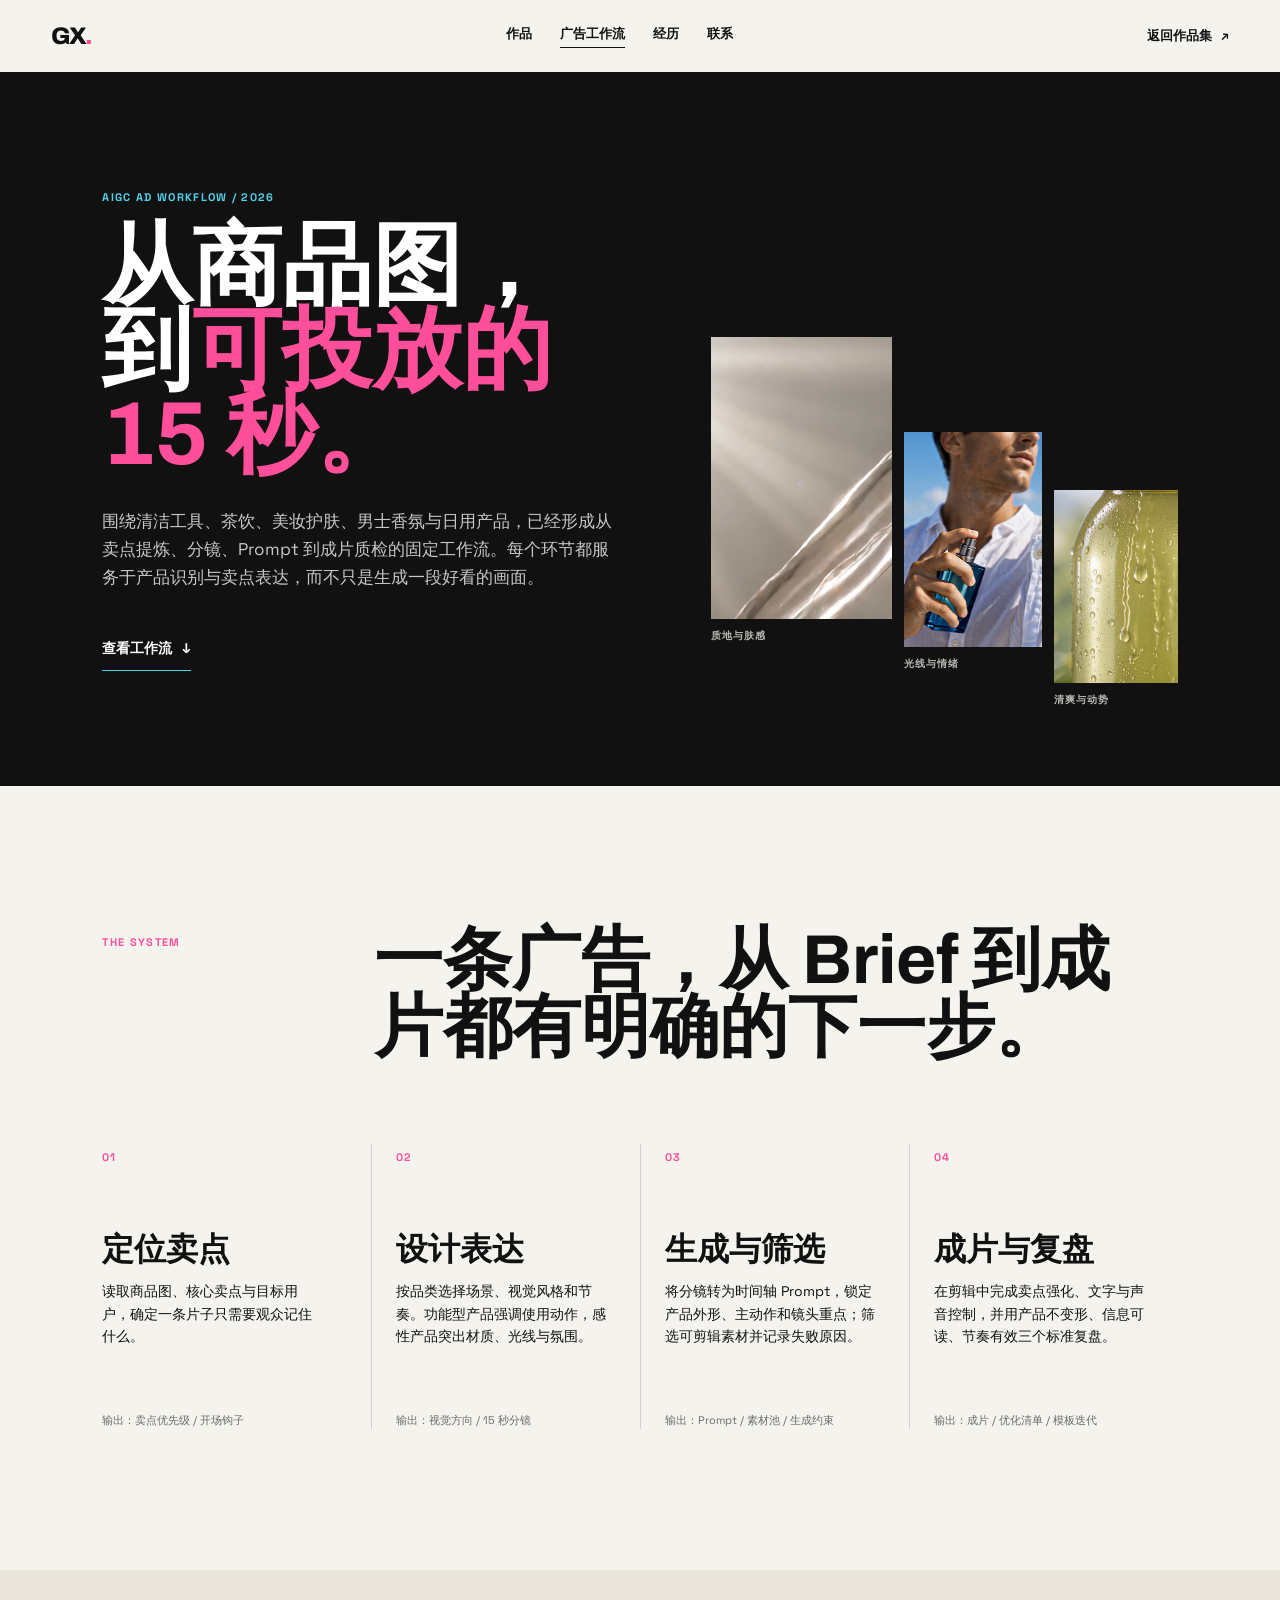
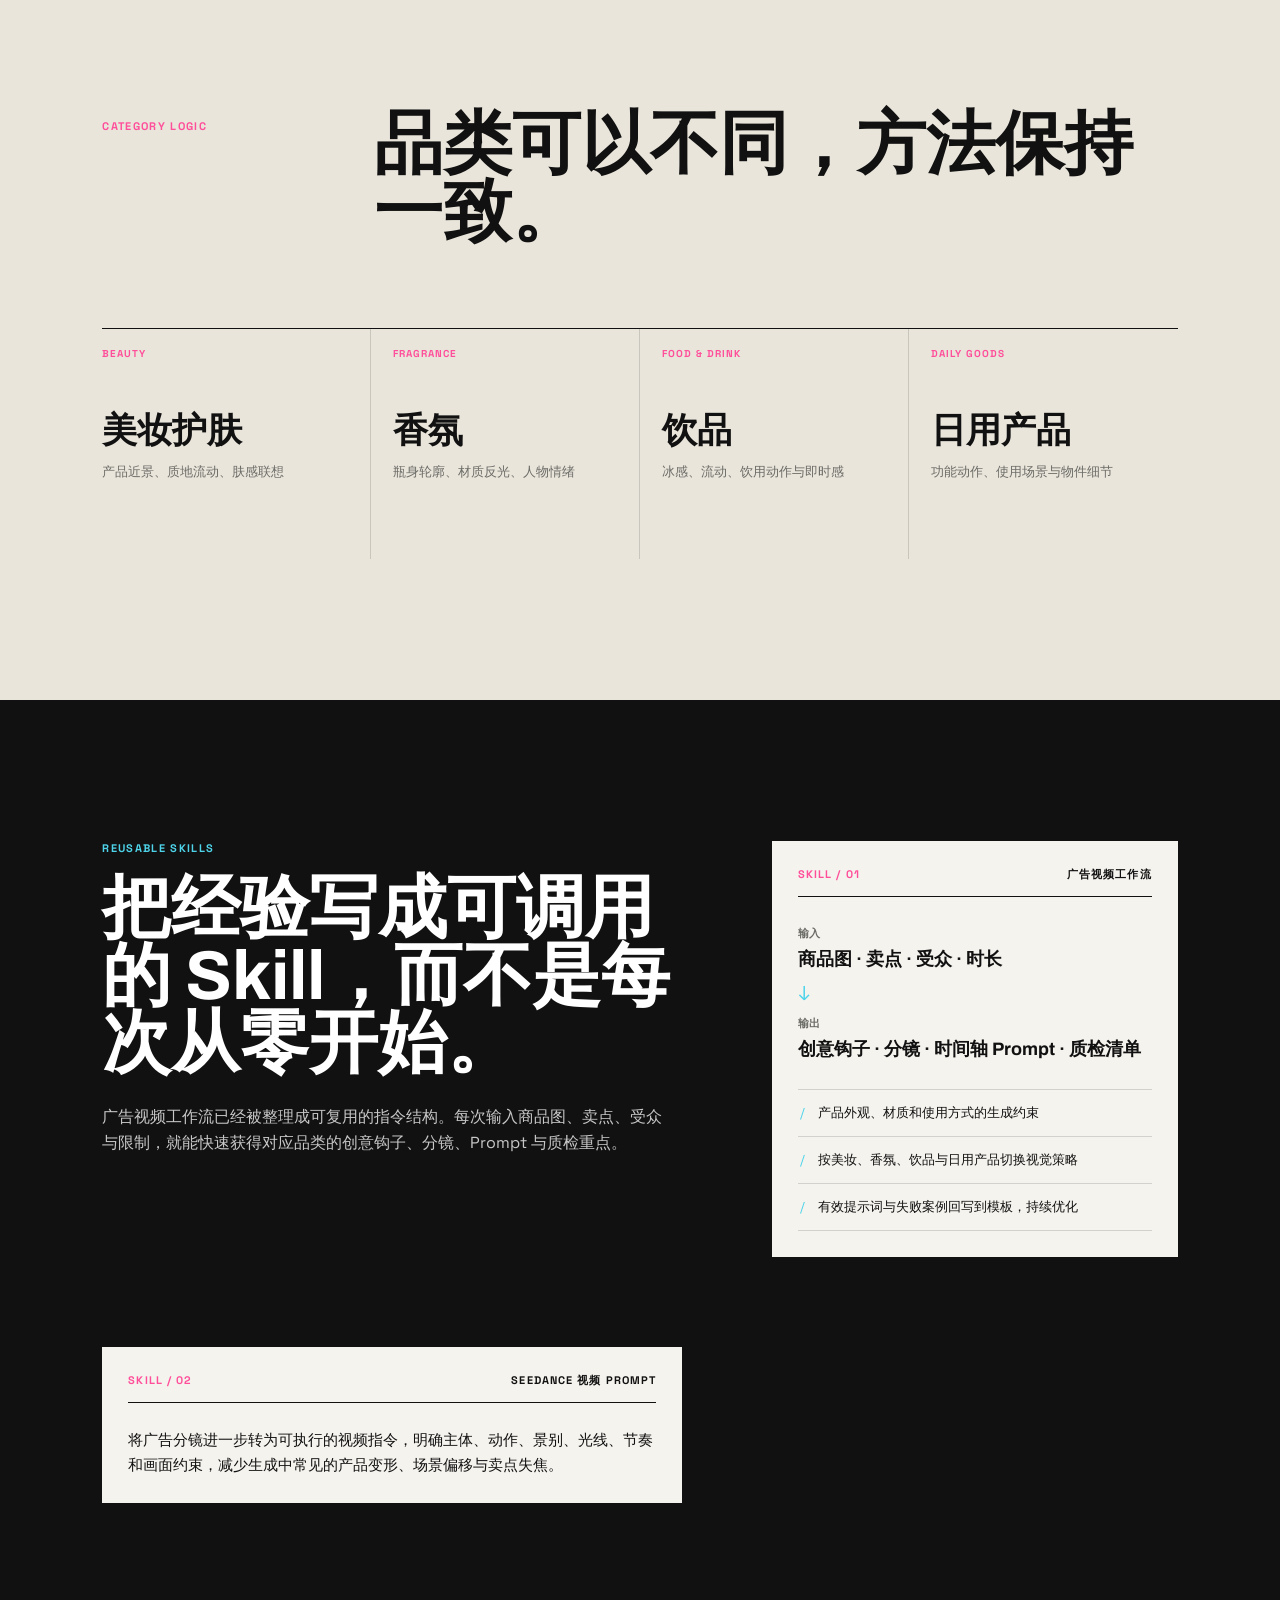
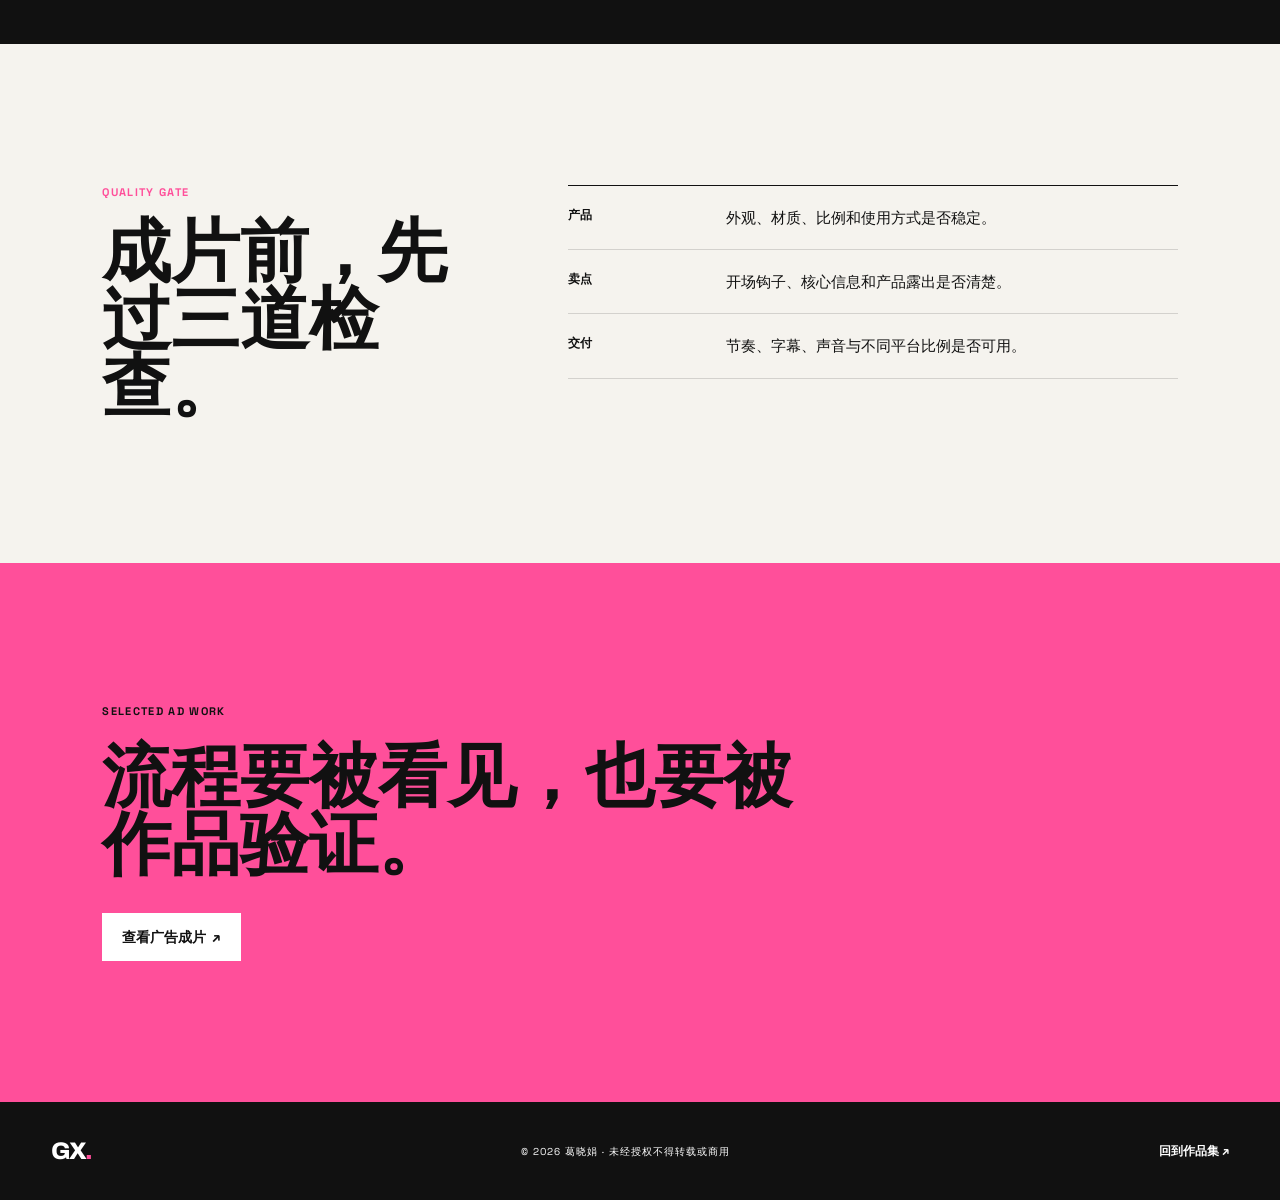
==== ad-workflow.html @ 30c32695 "Add advertising workflow portfolio page" ====
<!doctype html>
<html lang="zh-CN">
  <head>
    <meta charset="UTF-8" />
    <meta name="viewport" content="width=device-width, initial-scale=1.0" />
    <meta name="description" content="葛晓娟的 AIGC 广告视频工作流" />
    <title>广告视频工作流 · 葛晓娟</title>
    <link rel="preconnect" href="https://fonts.googleapis.com" />
    <link rel="preconnect" href="https://fonts.gstatic.com" crossorigin />
    <link href="https://fonts.googleapis.com/css2?family=Archivo:wght@400;500;600;700;800;900&family=Space+Grotesk:wght@400;500;600;700&display=swap" rel="stylesheet" />
    <link rel="stylesheet" href="styles.css" />
    <link rel="stylesheet" href="ad-workflow.css" />
  </head>
  <body class="workflow-page">
    <a class="skip-link" href="#main">跳至主要内容</a>
    <header class="site-header workflow-header">
      <a class="brand" href="index.html#top" aria-label="返回作品集首页">GX<span>.</span></a>
      <nav aria-label="主导航">
        <a href="index.html#work">作品</a>
        <a aria-current="page" href="#workflow">广告工作流</a>
        <a href="index.html#about">经历</a>
        <a href="index.html#contact">联系</a>
      </nav>
      <a class="header-cta" href="index.html#work">返回作品集 <span aria-hidden="true">↗</span></a>
    </header>

    <main id="main">
      <section class="workflow-hero" aria-labelledby="workflow-title">
        <div class="workflow-hero-copy">
          <p class="workflow-kicker">AIGC AD WORKFLOW / 2026</p>
          <h1 id="workflow-title">从商品图，<br />到<strong>可投放的 15 秒。</strong></h1>
          <p>围绕清洁工具、茶饮、美妆护肤、男士香氛与日用产品，已经形成从卖点提炼、分镜、Prompt 到成片质检的固定工作流。每个环节都服务于产品识别与卖点表达，而不只是生成一段好看的画面。</p>
          <a class="workflow-jump" href="#workflow">查看工作流 <span aria-hidden="true">↓</span></a>
        </div>
        <div class="workflow-reel" aria-label="广告项目画面选集">
          <figure><img src="assets/posters/serum.png" alt="精华液广告画面" /><figcaption>质地与肤感</figcaption></figure>
          <figure><img src="assets/posters/fragrance.png" alt="香水广告画面" /><figcaption>光线与情绪</figcaption></figure>
          <figure><img src="assets/posters/drink.png" alt="饮料广告画面" /><figcaption>清爽与动势</figcaption></figure>
        </div>
      </section>

      <section class="workflow-overview" id="workflow" aria-labelledby="workflow-overview-title">
        <div class="workflow-heading">
          <p class="workflow-kicker">THE SYSTEM</p>
          <h2 id="workflow-overview-title">一条广告，从 Brief 到成片都有明确的下一步。</h2>
        </div>
        <ol class="workflow-steps">
          <li><span>01</span><h3>定位卖点</h3><p>读取商品图、核心卖点与目标用户，确定一条片子只需要观众记住什么。</p><small>输出：卖点优先级 / 开场钩子</small></li>
          <li><span>02</span><h3>设计表达</h3><p>按品类选择场景、视觉风格和节奏。功能型产品强调使用动作，感性产品突出材质、光线与氛围。</p><small>输出：视觉方向 / 15 秒分镜</small></li>
          <li><span>03</span><h3>生成与筛选</h3><p>将分镜转为时间轴 Prompt，锁定产品外形、主动作和镜头重点；筛选可剪辑素材并记录失败原因。</p><small>输出：Prompt / 素材池 / 生成约束</small></li>
          <li><span>04</span><h3>成片与复盘</h3><p>在剪辑中完成卖点强化、文字与声音控制，并用产品不变形、信息可读、节奏有效三个标准复盘。</p><small>输出：成片 / 优化清单 / 模板迭代</small></li>
        </ol>
      </section>

      <section class="category-system" aria-labelledby="category-title">
        <div class="workflow-heading"><p class="workflow-kicker">CATEGORY LOGIC</p><h2 id="category-title">品类可以不同，方法保持一致。</h2></div>
        <div class="category-grid">
          <article><p>BEAUTY</p><h3>美妆护肤</h3><span>产品近景、质地流动、肤感联想</span></article>
          <article><p>FRAGRANCE</p><h3>香氛</h3><span>瓶身轮廓、材质反光、人物情绪</span></article>
          <article><p>FOOD &amp; DRINK</p><h3>饮品</h3><span>冰感、流动、饮用动作与即时感</span></article>
          <article><p>DAILY GOODS</p><h3>日用产品</h3><span>功能动作、使用场景与物件细节</span></article>
        </div>
      </section>

      <section class="skill-system" aria-labelledby="skill-title">
        <div class="skill-intro"><p class="workflow-kicker">REUSABLE SKILLS</p><h2 id="skill-title">把经验写成可调用的 Skill，而不是每次从零开始。</h2><p>广告视频工作流已经被整理成可复用的指令结构。每次输入商品图、卖点、受众与限制，就能快速获得对应品类的创意钩子、分镜、Prompt 与质检重点。</p></div>
        <div class="skill-card">
          <div class="skill-card-top"><span>SKILL / 01</span><strong>广告视频工作流</strong></div>
          <div class="skill-flow"><p>输入</p><span>商品图 · 卖点 · 受众 · 时长</span><i aria-hidden="true">↓</i><p>输出</p><span>创意钩子 · 分镜 · 时间轴 Prompt · 质检清单</span></div>
          <ul><li>产品外观、材质和使用方式的生成约束</li><li>按美妆、香氛、饮品与日用产品切换视觉策略</li><li>有效提示词与失败案例回写到模板，持续优化</li></ul>
        </div>
        <div class="skill-card skill-card-secondary"><div class="skill-card-top"><span>SKILL / 02</span><strong>Seedance 视频 Prompt</strong></div><p>将广告分镜进一步转为可执行的视频指令，明确主体、动作、景别、光线、节奏和画面约束，减少生成中常见的产品变形、场景偏移与卖点失焦。</p></div>
      </section>

      <section class="workflow-check" aria-labelledby="check-title">
        <div><p class="workflow-kicker">QUALITY GATE</p><h2 id="check-title">成片前，先过三道检查。</h2></div>
        <ol><li><span>产品</span><p>外观、材质、比例和使用方式是否稳定。</p></li><li><span>卖点</span><p>开场钩子、核心信息和产品露出是否清楚。</p></li><li><span>交付</span><p>节奏、字幕、声音与不同平台比例是否可用。</p></li></ol>
      </section>

      <section class="workflow-cta" aria-labelledby="workflow-cta-title"><p class="workflow-kicker">SELECTED AD WORK</p><h2 id="workflow-cta-title">流程要被看见，也要被作品验证。</h2><a class="button button-light" href="index.html#ad-work">查看广告成片 <span aria-hidden="true">↗</span></a></section>
    </main>

    <footer><a class="brand" href="#main" aria-label="返回页面顶部">GX<span>.</span></a><p>© 2026 葛晓娟 · 未经授权不得转载或商用</p><a href="index.html#top">回到作品集 <span aria-hidden="true">↗</span></a></footer>
  </body>
</html>
---- styles.css ----
:root{--ink:#111111;--paper:#f5f3ee;--cream:#e9e5db;--pink:#ff4f9a;--blue:#4ed4ea;--muted:#6c6c67;--line:rgba(17,17,17,.15);--font-display:"Archivo",Arial,sans-serif;--font-body:"Space Grotesk",Arial,sans-serif;--header-height:72px}
*{box-sizing:border-box}
html{scroll-behavior:smooth;scroll-padding-top:92px}
body{margin:0;background:var(--paper);color:var(--ink);font-family:var(--font-body);font-size:16px;line-height:1.5}
.skip-link{position:fixed;z-index:30;top:8px;left:8px;transform:translateY(-150%);padding:10px 14px;background:#fff;color:#000}
.skip-link:focus{transform:translateY(0)}
a{color:inherit;text-decoration:none}
button{font:inherit}
.scroll-progress{position:fixed;z-index:20;inset:0 auto auto 0;width:100%;height:3px;background:transparent}
.scroll-progress span{display:block;width:0;height:100%;background:var(--pink)}
.site-header{height:var(--header-height);padding:0 clamp(22px,4vw,64px);display:flex;align-items:center;justify-content:space-between;position:absolute;z-index:10;top:0;width:100%;color:white}
.brand{font:800 24px/1 var(--font-display);letter-spacing:-.08em}
.brand span{color:var(--pink)}
nav{display:flex;gap:28px;font-size:13px;font-weight:600}
nav a,.header-cta,footer a{transition:color .2s ease}
.header-cta{font-size:13px;font-weight:600}
.header-cta span,.text-link span,.button span{margin-left:6px}
.hero{min-height:760px;height:100svh;position:relative;overflow:hidden;background:#111;color:#fff;padding:calc(var(--header-height) + 50px) clamp(22px,8vw,130px) 70px;display:grid;grid-template-columns:minmax(0,1.1fr) minmax(320px,.9fr);align-items:center;gap:20px}
.hero-noise{position:absolute;inset:0;opacity:.2;background-image:url("data:image/svg+xml,%3Csvg viewBox='0 0 180 180' xmlns='http://www.w3.org/2000/svg'%3E%3Cfilter id='n'%3E%3CfeTurbulence type='fractalNoise' baseFrequency='.8' numOctaves='3' stitchTiles='stitch'/%3E%3C/filter%3E%3Crect width='100%25' height='100%25' filter='url(%23n)' opacity='.35'/%3E%3C/svg%3E");pointer-events:none}
.hero-copy,.hero-art{position:relative;z-index:1}
.eyebrow,.section-kicker{font-size:11px;font-weight:700;letter-spacing:.14em;margin:0 0 18px;text-transform:uppercase}
.hero h1{font:800 clamp(54px,8vw,124px)/.9 var(--font-display);letter-spacing:-.09em;margin:0;max-width:820px}
.hero h1 em,.contact h2 em{color:var(--pink);font-style:normal}
.hero-intro{font-size:clamp(16px,1.45vw,20px);line-height:1.55;max-width:480px;margin:32px 0}
.hero-actions,.contact-actions{display:flex;align-items:center;gap:24px}
.button{display:inline-flex;align-items:center;justify-content:center;min-height:48px;padding:0 19px;border:1px solid transparent;font-weight:700;font-size:14px;cursor:pointer;transition:transform .2s ease,background .2s ease,color .2s ease}
.button:hover{transform:translateY(-2px)}
.button-light{background:#fff;color:#111}
.text-link{font-size:14px;font-weight:700;border-bottom:1px solid currentColor;padding-bottom:4px}
.hero-art{height:min(58vw,520px);min-height:380px}
.art-screen{position:absolute;border:1px solid rgba(255,255,255,.65);width:62%;aspect-ratio:1.3;overflow:hidden;display:flex;align-items:flex-end;padding:16px;color:#101010;font:700 11px var(--font-body);letter-spacing:.08em}
.screen-back{left:10%;top:6%;background:var(--blue);transform:rotate(-11deg)}
.screen-mid{left:27%;top:17%;background:var(--pink);transform:rotate(6deg)}
.screen-front{right:2%;bottom:8%;background:#e9e5db;transform:rotate(-3deg)}
.screen-front span{position:relative;z-index:1}
.screen-line{position:absolute;left:0;right:0;height:1px;background:#111}
.line-a{top:30%}
.line-b{top:50%}
.line-c{top:70%}
.art-label{font:600 10px var(--font-body);letter-spacing:.15em;position:absolute}
.top-label{right:6%;top:4%}
.bottom-label{left:1%;bottom:2%;color:var(--blue)}
.hero-orbit{border:1px solid rgba(255,255,255,.16);border-radius:50%;position:absolute}
.orbit-one{width:62vw;height:62vw;right:-28vw;top:-33vw}
.orbit-two{width:45vw;height:45vw;left:-30vw;bottom:-34vw}
.hero-index{position:absolute;right:clamp(22px,4vw,64px);bottom:28px;font:500 11px var(--font-body);letter-spacing:.12em}
.section-pad{padding:clamp(80px,12vw,180px) clamp(22px,8vw,130px)}
.statement{background:var(--cream);display:grid;grid-template-columns:.7fr 1.3fr;gap:40px}
.statement h2,.section-heading h2,.about h2,.contact h2{font:700 clamp(34px,5vw,76px)/.98 var(--font-display);letter-spacing:-.075em;margin:0}
.statement h2 strong{color:var(--pink);font-weight:inherit}
.statement>p{max-width:430px;align-self:end;margin:0;font-size:18px;line-height:1.6}
.work{background:var(--paper)}
.section-heading{display:flex;justify-content:space-between;gap:48px;align-items:end;margin-bottom:50px}
.section-heading>p{max-width:370px;color:var(--muted);font-size:15px;margin:0}
.work-filters{display:flex;flex-wrap:wrap;gap:8px;margin-bottom:28px}
.filter{background:transparent;border:1px solid var(--line);color:var(--ink);cursor:pointer;font-size:13px;padding:9px 14px;transition:background .2s,color .2s,border-color .2s}
.filter:hover,.filter.is-active{background:var(--ink);border-color:var(--ink);color:#fff}
.project-grid{display:grid;grid-template-columns:repeat(2,minmax(0,1fr));gap:22px}
.project-card{border-top:1px solid var(--ink);padding-top:12px;transition:opacity .25s ease}
.project-card.project-feature{grid-row:span 2}
.project-card.is-hidden{display:none}
.project-open{display:block;padding:0;border:0;background:transparent;text-align:left;width:100%;cursor:pointer;color:inherit}
.project-visual{position:relative;overflow:hidden;aspect-ratio:1.16;margin-bottom:16px;background:#222}
.project-feature .project-visual{aspect-ratio:.91}
.visual-fortune{background:linear-gradient(140deg,#f5aa2e 0%,#f86031 58%,#d82470 100%);color:#20140a}
.visual-word{font:900 clamp(30px,5.1vw,78px)/.78 var(--font-display);letter-spacing:-.08em;position:absolute;left:8%;top:8%;z-index:2}
.visual-sun{position:absolute;right:-5%;top:13%;width:48%;aspect-ratio:1;background:#ffe6a0;border-radius:50%;mix-blend-mode:screen}
.visual-figure{position:absolute;bottom:-4%;width:28%;height:48%;background:#191217;border-radius:49% 49% 12% 12%}
.figure-a{left:19%;transform:rotate(12deg)}
.figure-b{right:16%;height:65%;transform:rotate(-9deg);background:#65212f}
.replace-note{position:absolute;z-index:3;bottom:13px;left:14px;right:14px;color:inherit;background:rgba(255,255,255,.58);backdrop-filter:blur(5px);font-size:10px;font-weight:600;padding:6px 8px;margin:0}
.visual-eclipse{background:linear-gradient(125deg,#2c2155,#111825 60%,#0b674d)}
.eclipse-orb{position:absolute;top:18%;left:50%;transform:translateX(-50%);width:43%;aspect-ratio:1;border-radius:50%;background:#090b10;box-shadow:0 0 0 7px #faebad,0 0 44px #faebad}
.eclipse-rings{position:absolute;inset:13%;border-radius:50%;border:1px solid rgba(255,255,255,.45);transform:rotate(-32deg) scaleY(.32)}
.jungle-lines{position:absolute;inset:0;background:repeating-linear-gradient(120deg,transparent 0 16px,rgba(102,217,173,.23) 17px 19px,transparent 20px 35px)}
.visual-brand{background:linear-gradient(140deg,#e7e1cf,#c2def3 58%,#c7ebd5)}
.bottle{position:absolute;bottom:10%;width:17%;height:59%;border:2px solid rgba(17,17,17,.5);border-radius:16px 16px 9px 9px;box-shadow:inset 0 0 20px rgba(255,255,255,.6)}
.bottle:before{content:"";position:absolute;width:42%;height:14%;left:29%;top:-14%;border:2px solid rgba(17,17,17,.5);border-bottom:0;border-radius:5px 5px 0 0}
.bottle-one{left:18%;background:#ff527f;transform:rotate(-8deg)}
.bottle-two{left:42%;height:70%;background:#feef9a;z-index:1}
.bottle-three{right:17%;background:#81d4c0;transform:rotate(8deg)}
.project-meta{display:flex;align-items:center;justify-content:space-between;gap:10px}
.project-meta p{margin:0;font:700 10px var(--font-body);letter-spacing:.1em;text-transform:uppercase}
.view-project{font-size:12px;font-weight:700}
.view-project i{font-style:normal;margin-left:3px;transition:transform .2s ease;display:inline-block}
.project-open:hover .view-project i{transform:translate(3px,-3px)}
.project-review-open,.project-workflow-link{align-items:center;background:transparent;border:0;border-bottom:1px solid var(--ink);color:var(--ink);cursor:pointer;display:inline-flex;font-size:12px;font-weight:700;gap:5px;margin-top:17px;min-height:36px;padding:0 0 3px;text-align:left}
.project-review-open i,.project-workflow-link i{font-style:normal;transition:transform .2s ease}
.project-review-open:hover i,.project-workflow-link:hover i{transform:translate(3px,-3px)}
.project-card h3{font:700 clamp(21px,2.3vw,35px)/1.05 var(--font-display);letter-spacing:-.055em;margin:13px 0 9px}
.project-summary{color:var(--muted);font-size:14px;line-height:1.5;max-width:440px;margin:0}
.portfolio-callout{margin-top:54px;border-top:1px solid var(--ink);padding-top:16px;display:flex;align-items:center;justify-content:space-between;gap:24px;font-size:15px}
.portfolio-callout a{font-weight:700;border-bottom:1px solid var(--ink);padding-bottom:3px}
.process{background:var(--ink);color:#fff}
.process .section-heading>p{color:#c7c7c7}
.process-grid{counter-reset:process;list-style:none;margin:0;padding:0;display:grid;grid-template-columns:repeat(4,1fr);gap:18px}
.process-grid li{border-top:1px solid rgba(255,255,255,.5);padding-top:15px}
.process-grid span{color:var(--blue);font:600 12px var(--font-body)}
.process-grid h3{font:700 clamp(22px,2.6vw,37px)/1 var(--font-display);letter-spacing:-.06em;margin:42px 0 13px}
.process-grid p{font-size:14px;color:#c7c7c7;margin:0;max-width:230px}
.about{display:grid;grid-template-columns:minmax(250px,.75fr) minmax(0,1.25fr);gap:clamp(50px,10vw,140px);background:var(--cream)}
.about-sticky{align-self:start;position:sticky;top:100px}
.about-sticky>p:not(.section-kicker){font-size:16px;line-height:1.6;max-width:370px;margin:28px 0}
.dark-link{display:inline-block}
.experience-list{border-top:1px solid var(--ink)}
.experience-item{display:grid;grid-template-columns:140px 1fr;gap:22px;border-bottom:1px solid var(--line);padding:27px 0}
.experience-year{font-size:11px;font-weight:700;letter-spacing:.1em;margin:3px 0}
.experience-item h3{font:700 clamp(21px,2.5vw,34px)/1.05 var(--font-display);letter-spacing:-.055em;margin:0}
.experience-item div>p{margin:12px 0 15px;max-width:480px;font-size:14px;color:#4d4d48}
.experience-item span{font-size:11px;font-weight:700;letter-spacing:.06em;color:var(--pink)}
.contact{background:var(--pink);padding:clamp(90px,12vw,180px) clamp(22px,8vw,130px);position:relative;overflow:hidden}
.contact>*:not(.contact-light){position:relative;z-index:1}
.contact h2{max-width:1000px}
.contact h2 em{color:#fff}
.contact>p:not(.section-kicker){max-width:440px;margin:30px 0;font-size:17px}
.contact-light{position:absolute;right:-10vw;bottom:-35vw;width:55vw;min-width:520px;aspect-ratio:1;border-radius:50%;background:var(--blue);filter:blur(20px);opacity:.75}
.button-dark{background:var(--ink);color:white}
.copy-email{border:0;border-bottom:1px solid var(--ink);padding:8px 0;background:transparent;color:var(--ink);font-weight:700;cursor:pointer}
footer{min-height:98px;padding:0 clamp(22px,4vw,64px);display:flex;align-items:center;justify-content:space-between;gap:18px;background:var(--ink);color:white}
footer p{font-size:10px;letter-spacing:.1em;margin:0}
footer>a:last-child{font-size:12px;font-weight:700}
.project-dialog{border:0;padding:0;max-width:min(880px,calc(100vw - 32px));width:100%;background:var(--paper);color:var(--ink);box-shadow:0 24px 90px rgba(0,0,0,.5)}
.project-dialog::backdrop{background:rgba(0,0,0,.75);backdrop-filter:blur(8px)}
.dialog-close{position:absolute;z-index:2;right:14px;top:12px;width:38px;height:38px;border:0;border-radius:50%;background:#fff;color:#111;font-size:28px;line-height:1;cursor:pointer}
.review-dialog{border:0;max-height:min(760px,calc(100svh - 32px));max-width:min(880px,calc(100vw - 32px));padding:0;width:100%;background:var(--paper);color:var(--ink);box-shadow:0 24px 90px rgba(0,0,0,.5)}
.review-dialog::backdrop{background:rgba(0,0,0,.75);backdrop-filter:blur(8px)}
.review-close{position:absolute;z-index:2;right:14px;top:12px;width:38px;height:38px;border:0;border-radius:50%;background:var(--ink);color:#fff;font-size:28px;line-height:1;cursor:pointer}
.review-content{padding:clamp(42px,6vw,70px) clamp(26px,5vw,56px)}
.review-type{color:var(--pink);font-size:11px;font-weight:700;letter-spacing:.12em;margin:0 0 16px;text-transform:uppercase}
.review-content h2{font:700 clamp(34px,5vw,64px)/.98 var(--font-display);letter-spacing:0;margin:0;max-width:730px}
.review-intro{font-size:16px;line-height:1.6;margin:24px 0 42px;max-width:720px}
.review-grid{display:grid;grid-template-columns:1fr 1fr;gap:30px}
.review-grid section{border-top:1px solid var(--ink);padding-top:14px}
.review-label{font-size:11px;font-weight:700;letter-spacing:.1em;margin:0 0 14px;text-transform:uppercase}
.review-dialog ul{list-style:none;margin:0;padding:0}
.review-dialog li{border-top:1px solid var(--line);font-size:14px;line-height:1.6;padding:14px 0 14px 24px;position:relative}
.review-dialog li::before{color:var(--blue);content:"/";font:700 16px/1 var(--font-display);left:3px;position:absolute;top:17px}
.review-reflection{background:var(--cream);border-left:3px solid var(--pink);margin-top:30px;padding:18px 20px}
.review-reflection li{font-size:14px}
.dialog-art{height:220px;background:linear-gradient(120deg,var(--pink),var(--blue))}
.dialog-content{padding:clamp(26px,5vw,56px)}
.dialog-type{font-size:11px;font-weight:700;letter-spacing:.12em;margin:0 0 14px;text-transform:uppercase}
.dialog-content h2{font:700 clamp(30px,5vw,56px)/.98 var(--font-display);letter-spacing:-.07em;margin:0}
.dialog-intro{font-size:17px;line-height:1.55;max-width:650px;margin:22px 0 30px}
.dialog-grid{display:grid;grid-template-columns:1fr 1fr;gap:20px;border-top:1px solid var(--line);padding-top:20px}
.dialog-grid h3{font-size:11px;letter-spacing:.1em;text-transform:uppercase;margin:0 0 8px}
.dialog-grid p{font-size:14px;margin:0}
.project-link-slot{margin-top:28px;border-top:1px solid var(--ink);padding-top:14px;display:flex;gap:14px;justify-content:space-between;font-size:12px}
.dialog-link{font-weight:700;border-bottom:1px solid currentColor}
.toast{position:fixed;z-index:40;bottom:25px;left:50%;transform:translate(-50%,120px);background:#fff;color:#111;padding:11px 16px;font-size:13px;font-weight:700;box-shadow:0 8px 30px rgba(0,0,0,.18);transition:transform .25s ease}
.toast.is-visible{transform:translate(-50%,0)}
.reveal{opacity:0;transform:translateY(18px);transition:opacity .6s ease,transform .6s cubic-bezier(.2,.65,.2,1)}
.reveal.is-visible{opacity:1;transform:none}
:focus-visible{outline:3px solid var(--blue);outline-offset:4px}
@media (max-width:760px){:root{--header-height:64px}
.site-header{padding:0 18px}
.site-header nav{display:none}
.header-cta{font-size:12px}
.hero{min-height:710px;height:auto;padding:130px 22px 76px;grid-template-columns:1fr}
.hero-art{height:330px;min-height:0;margin-top:8px}
.hero h1{font-size:clamp(55px,16vw,78px)}
.statement,.about{grid-template-columns:1fr}
.statement>p{align-self:auto}
.section-heading{display:block;margin-bottom:35px}
.section-heading>p{margin-top:20px}
.project-grid{grid-template-columns:1fr}
.project-card.project-feature{grid-row:auto}
.project-feature .project-visual,.project-visual{aspect-ratio:1.15}
.process-grid{grid-template-columns:1fr 1fr}
.process-grid h3{margin-top:30px}
.about-sticky{position:static}
.experience-item{grid-template-columns:1fr;gap:8px}
.experience-item h3{font-size:26px}
.portfolio-callout{align-items:flex-start;flex-direction:column}
.contact-light{right:-62vw;bottom:-20vw}
  .dialog-grid,.review-grid{grid-template-columns:1fr}
.project-link-slot{align-items:flex-start;flex-direction:column}
footer{padding:22px 18px;align-items:flex-start;flex-direction:column}
footer p{order:3}
}
@media (prefers-reduced-motion:reduce){html{scroll-behavior:auto}
.reveal{opacity:1;transform:none;transition:none}
*,*::before,*::after{animation-duration:.01ms!important;animation-iteration-count:1!important;scroll-behavior:auto!important;transition-duration:.01ms!important}
}


/* Real project artwork and local playback. */
.project-visual img{display:block;width:100%;height:100%;object-fit:cover;transition:transform .45s cubic-bezier(.2,.65,.2,1),filter .3s ease}
.project-visual.portrait{aspect-ratio:9/16}
.project-feature .project-visual.portrait{aspect-ratio:9/16}
.project-open:hover .project-visual img{filter:brightness(.86);transform:scale(1.035)}
.play-badge{position:absolute;right:12px;bottom:12px;background:rgba(17,17,17,.9);color:#fff;font:700 10px var(--font-body);letter-spacing:.08em;padding:8px 10px;text-transform:uppercase}
.dialog-media{background:#090909;display:grid;max-height:min(70vh,640px);place-items:center}
.dialog-video{display:block;width:100%;max-height:min(70vh,640px);object-fit:contain}
.episode-picker{display:flex;flex-wrap:wrap;gap:8px;margin:0 0 30px}
.episode-button{min-height:40px;border:1px solid var(--line);background:transparent;color:var(--ink);cursor:pointer;font:700 12px var(--font-body);padding:0 13px;transition:background .2s ease,color .2s ease,border-color .2s ease}
.episode-button:hover,.episode-button[aria-pressed="true"]{background:var(--ink);border-color:var(--ink);color:#fff}
.project-dialog .dialog-content{padding-top:clamp(26px,5vw,56px)}
@media (max-width:760px){.project-feature .project-visual.portrait,.project-visual.portrait{aspect-ratio:9/16}.dialog-media,.dialog-video{max-height:58vh}.episode-button{min-height:44px}}

/* Keep portrait and landscape films on independent visual rhythms. */
.work-group+.work-group{margin-top:clamp(72px,9vw,132px)}
.work-group-label{border-top:1px solid var(--ink);font:700 11px var(--font-body);letter-spacing:.12em;margin:0 0 20px;padding-top:12px;text-transform:uppercase}
.work-group.is-empty{display:none}
.project-grid-portrait{align-items:start;grid-template-columns:repeat(3,minmax(0,1fr))}
.project-grid-portrait .project-visual.portrait{aspect-ratio:9/16}
.project-grid-landscape .project-visual:not(.portrait){aspect-ratio:16/9}
@media (max-width:760px){.project-grid-portrait{grid-template-columns:repeat(2,minmax(0,1fr));gap:14px}.project-grid-landscape{grid-template-columns:1fr}.project-grid-portrait .project-card h3{font-size:21px}.project-grid-portrait .project-meta{align-items:flex-start;flex-direction:column;gap:6px}.project-grid-portrait .view-project{display:none}}
---- ad-workflow.css ----
.workflow-page{background:var(--paper);color:var(--ink)}
.workflow-page .site-header{background:var(--paper);color:var(--ink)}
.workflow-page .site-header nav a[aria-current="page"]{border-bottom:1px solid var(--ink);padding-bottom:3px}
.workflow-hero{background:var(--ink);color:#fff;display:grid;gap:clamp(40px,7vw,100px);grid-template-columns:minmax(0,1fr) minmax(420px,.9fr);min-height:690px;padding:clamp(130px,15vw,190px) clamp(22px,8vw,130px) clamp(72px,9vw,120px)}
.workflow-hero-copy{align-self:center;max-width:670px}
.workflow-kicker{font:700 11px var(--font-body);letter-spacing:.12em;margin:0 0 20px;text-transform:uppercase}
.workflow-hero .workflow-kicker{color:var(--blue)}
.workflow-hero h1{font:700 clamp(48px,7vw,94px)/.94 var(--font-display);letter-spacing:0;margin:0}
.workflow-hero h1 strong{color:var(--pink);font-weight:inherit}
.workflow-hero-copy>p:not(.workflow-kicker){color:#c7c7c7;font-size:17px;line-height:1.65;margin:30px 0 36px;max-width:570px}
.workflow-jump{align-items:center;border-bottom:1px solid var(--blue);color:#fff;display:inline-flex;font-size:14px;font-weight:700;gap:10px;min-height:44px}
.workflow-reel{align-items:end;display:grid;gap:12px;grid-template-columns:1.05fr .8fr .72fr;padding-top:30px}
.workflow-reel figure{margin:0;min-width:0;position:relative}.workflow-reel figure:nth-child(1){transform:translateY(-28px)}.workflow-reel figure:nth-child(3){transform:translateY(36px)}
.workflow-reel img{aspect-ratio:9/14;display:block;object-fit:cover;width:100%}.workflow-reel figcaption{color:#b6b6b0;font:700 10px var(--font-body);letter-spacing:.1em;margin-top:10px;text-transform:uppercase}
.workflow-overview,.category-system,.skill-system,.workflow-check{padding:clamp(80px,11vw,150px) clamp(22px,8vw,130px)}
.workflow-heading{display:grid;gap:30px;grid-template-columns:minmax(130px,.3fr) minmax(0,1fr);margin-bottom:clamp(44px,7vw,82px)}
.workflow-heading .workflow-kicker{color:var(--pink);margin-top:8px}.workflow-heading h2,.skill-intro h2,.workflow-check h2,.workflow-cta h2{font:700 clamp(38px,5.4vw,76px)/.98 var(--font-display);letter-spacing:0;margin:0;max-width:860px}
.workflow-steps{display:grid;grid-template-columns:repeat(4,1fr);list-style:none;margin:0;padding:0}.workflow-steps li{border-left:1px solid var(--line);min-height:285px;padding:0 22px 0 24px;position:relative}.workflow-steps li:first-child{border-left:0;padding-left:0}
.workflow-steps span{color:var(--pink);font:700 11px var(--font-body);letter-spacing:.1em}.workflow-steps h3{font:700 clamp(22px,2.5vw,34px)/1 var(--font-display);letter-spacing:0;margin:66px 0 14px}.workflow-steps p{font-size:14px;line-height:1.6;margin:0;max-width:220px}.workflow-steps small{bottom:0;color:var(--muted);font-size:11px;line-height:1.45;position:absolute;right:22px;left:24px}.workflow-steps li:first-child small{left:0}
.category-system{background:var(--cream)}.category-grid{border-top:1px solid var(--ink);display:grid;grid-template-columns:repeat(4,1fr)}.category-grid article{border-right:1px solid var(--line);min-height:230px;padding:18px 22px 20px}.category-grid article:first-child{padding-left:0}.category-grid article:last-child{border-right:0}.category-grid p{color:var(--pink);font:700 10px var(--font-body);letter-spacing:.1em;margin:0;text-transform:uppercase}.category-grid h3{font:700 clamp(22px,2.7vw,38px)/1 var(--font-display);letter-spacing:0;margin:54px 0 10px}.category-grid span{color:var(--muted);font-size:13px;line-height:1.5}
.skill-system{background:var(--ink);color:#fff;display:grid;gap:clamp(42px,7vw,100px);grid-template-columns:minmax(0,1fr) minmax(280px,.7fr)}.skill-intro .workflow-kicker{color:var(--blue)}.skill-intro>p:not(.workflow-kicker){color:#c7c7c7;font-size:16px;line-height:1.65;max-width:560px;margin:26px 0 0}.skill-card{background:var(--paper);color:var(--ink);grid-column:2;padding:26px}.skill-card-top{align-items:center;border-bottom:1px solid var(--ink);display:flex;font:700 11px var(--font-body);justify-content:space-between;letter-spacing:.1em;padding-bottom:14px;text-transform:uppercase}.skill-card-top span{color:var(--pink)}.skill-flow{display:grid;gap:7px;margin:28px 0}.skill-flow p{color:var(--muted);font-size:11px;font-weight:700;margin:0;text-transform:uppercase}.skill-flow span{font:700 18px/1.25 var(--font-display)}.skill-flow i{color:var(--blue);font-size:20px;font-style:normal}.skill-card ul{border-top:1px solid var(--line);list-style:none;margin:24px 0 0;padding:0}.skill-card li{border-bottom:1px solid var(--line);font-size:13px;line-height:1.55;padding:13px 0 13px 20px;position:relative}.skill-card li::before{color:var(--blue);content:"/";left:2px;position:absolute}.skill-card-secondary{align-self:start;grid-column:1;grid-row:2}.skill-card-secondary p{font-size:15px;line-height:1.65;margin:25px 0 0}
.workflow-check{display:grid;gap:60px;grid-template-columns:minmax(0,.8fr) minmax(0,1.2fr)}.workflow-check .workflow-kicker{color:var(--pink)}.workflow-check ol{border-top:1px solid var(--ink);list-style:none;margin:0;padding:0}.workflow-check li{border-bottom:1px solid var(--line);display:grid;gap:28px;grid-template-columns:130px 1fr;padding:20px 0}.workflow-check li span{font-size:12px;font-weight:700}.workflow-check li p{font-size:15px;line-height:1.55;margin:0;max-width:440px}
.workflow-cta{background:var(--pink);padding:clamp(80px,11vw,150px) clamp(22px,8vw,130px)}.workflow-cta .workflow-kicker{margin-bottom:26px}.workflow-cta h2{max-width:750px}.workflow-cta .button{margin-top:34px}
@media (max-width:900px){.workflow-hero{grid-template-columns:1fr;min-height:0}.workflow-reel{max-width:600px}.workflow-steps,.category-grid{grid-template-columns:repeat(2,1fr);gap:36px}.workflow-steps li:nth-child(3){border-left:0;padding-left:0}.workflow-steps li{min-height:245px}.workflow-steps small{display:block;margin-top:18px;position:static}.workflow-steps li:first-child small{left:auto}.category-grid article:nth-child(2){border-right:0}.category-grid article:nth-child(3){padding-left:0}.skill-system{grid-template-columns:1fr}.skill-card,.skill-card-secondary{grid-column:auto;grid-row:auto;max-width:620px}.workflow-check{grid-template-columns:1fr}}
@media (max-width:760px){.workflow-page .site-header nav{display:none}.workflow-hero{padding-top:115px}.workflow-hero h1{font-size:50px}.workflow-reel{gap:8px}.workflow-reel figure:nth-child(1),.workflow-reel figure:nth-child(3){transform:none}.workflow-heading{display:block}.workflow-heading .workflow-kicker{margin-bottom:18px}.workflow-steps,.category-grid{display:block}.workflow-steps li,.workflow-steps li:first-child{border-left:0;border-top:1px solid var(--line);min-height:0;padding:18px 0 24px}.workflow-steps li:first-child{border-top:1px solid var(--ink)}.workflow-steps h3{margin:30px 0 12px}.category-grid article,.category-grid article:first-child,.category-grid article:nth-child(3){border-bottom:1px solid var(--line);border-right:0;min-height:0;padding:18px 0 28px}.category-grid h3{margin:32px 0 9px}.workflow-check{gap:38px}.workflow-check li{gap:14px;grid-template-columns:92px 1fr}.workflow-hero-copy>p:not(.workflow-kicker){font-size:16px}.skill-card{padding:20px}}
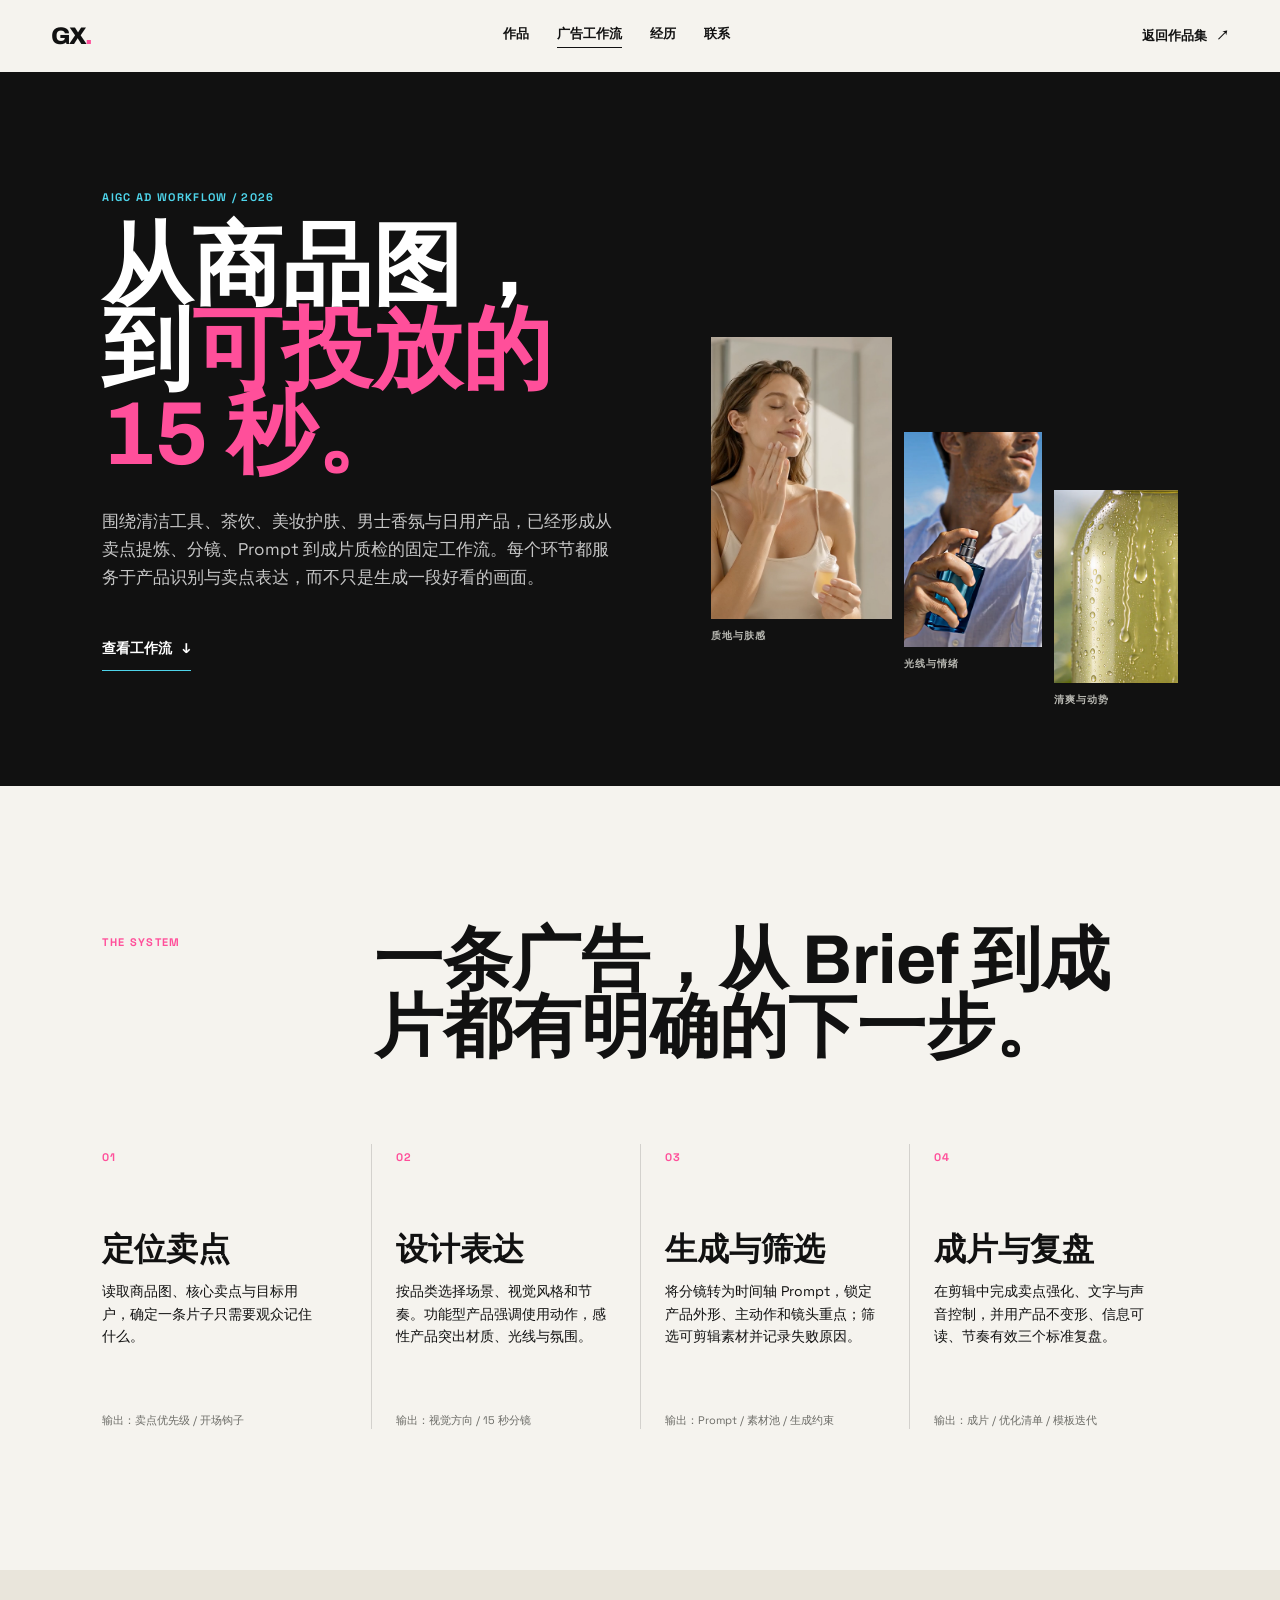
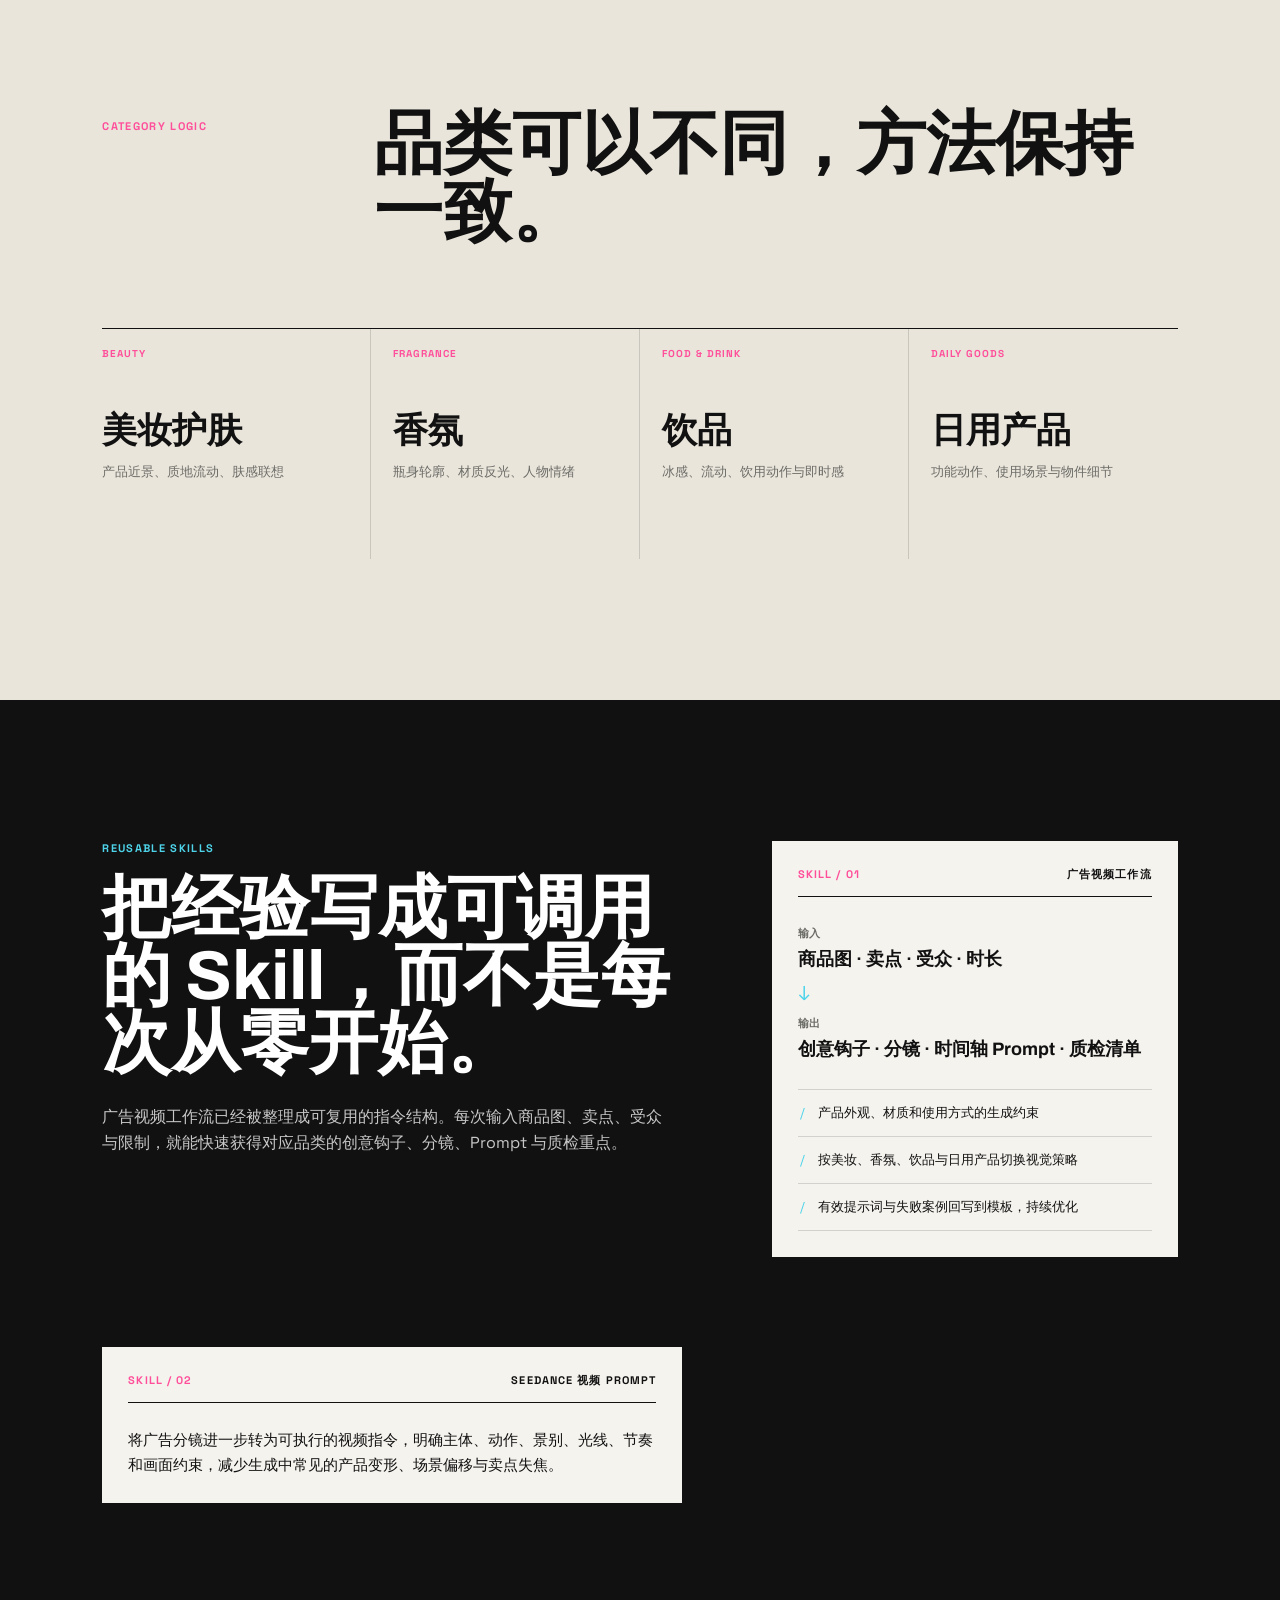
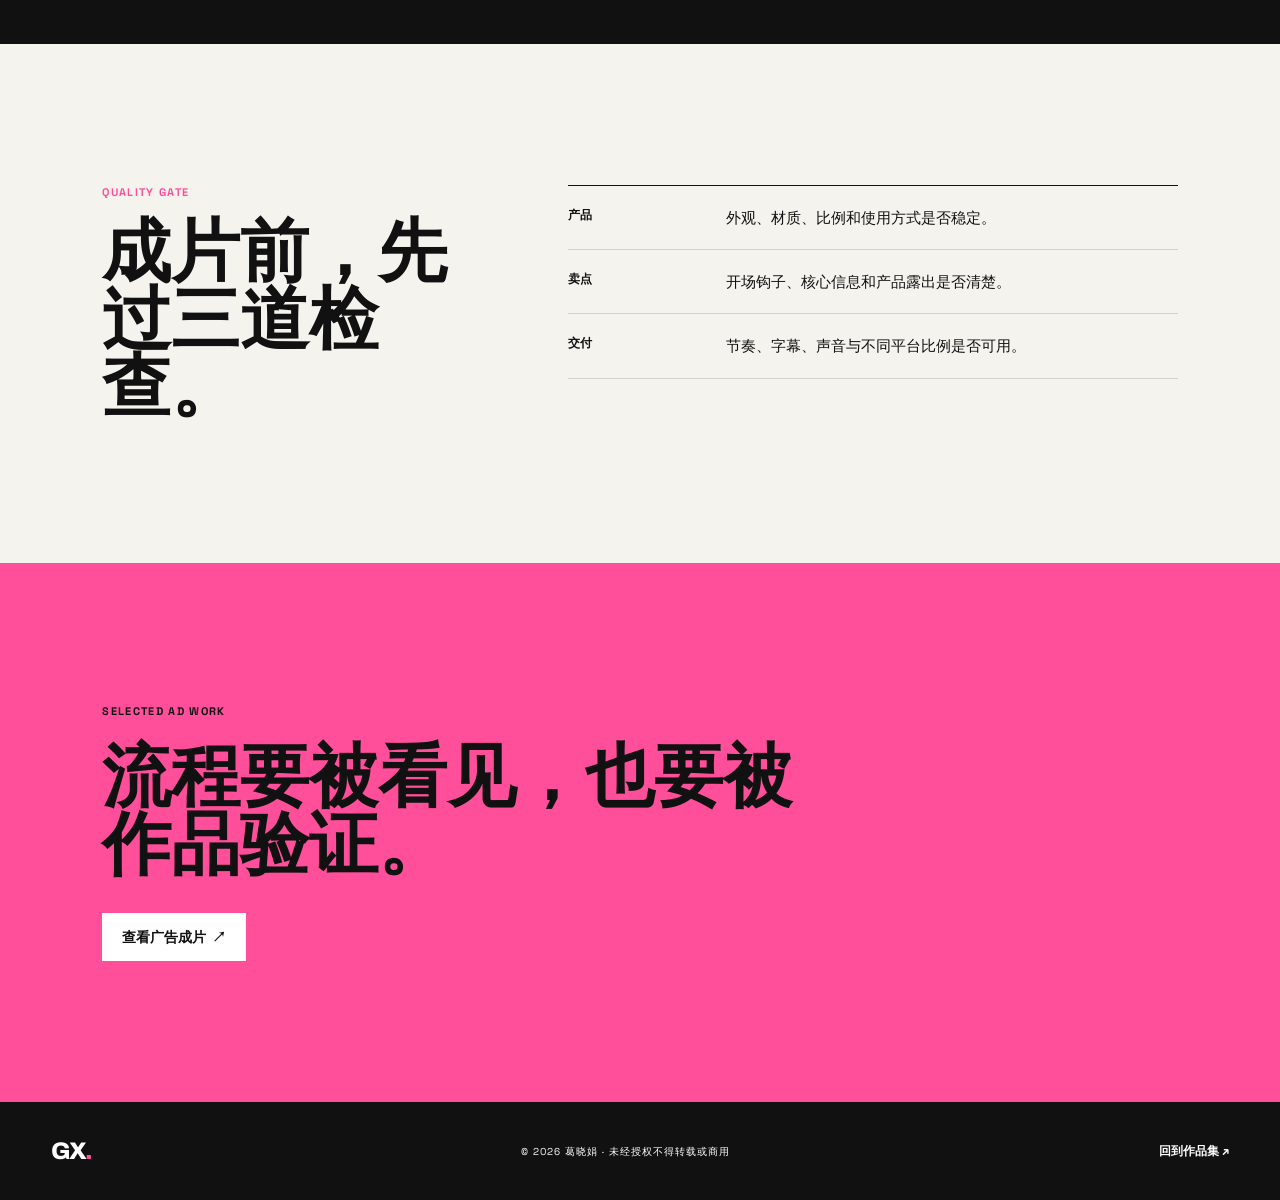
==== commit 361af377: "Refine mobile arrow rendering and motion" ====
--- a/ad-workflow.html
+++ b/ad-workflow.html
@@ -21,7 +21,7 @@
         <a href="index.html#about">经历</a>
         <a href="index.html#contact">联系</a>
       </nav>
-      <a class="header-cta" href="index.html#work">返回作品集 <span aria-hidden="true">↗</span></a>
+      <a class="header-cta" href="index.html#work">返回作品集 <span aria-hidden="true">&#x2197;&#xFE0E;</span></a>
     </header>
 
     <main id="main">
@@ -77,9 +77,9 @@
         <ol><li><span>产品</span><p>外观、材质、比例和使用方式是否稳定。</p></li><li><span>卖点</span><p>开场钩子、核心信息和产品露出是否清楚。</p></li><li><span>交付</span><p>节奏、字幕、声音与不同平台比例是否可用。</p></li></ol>
       </section>
 
-      <section class="workflow-cta" aria-labelledby="workflow-cta-title"><p class="workflow-kicker">SELECTED AD WORK</p><h2 id="workflow-cta-title">流程要被看见，也要被作品验证。</h2><a class="button button-light" href="index.html#ad-work">查看广告成片 <span aria-hidden="true">↗</span></a></section>
+      <section class="workflow-cta" aria-labelledby="workflow-cta-title"><p class="workflow-kicker">SELECTED AD WORK</p><h2 id="workflow-cta-title">流程要被看见，也要被作品验证。</h2><a class="button button-light" href="index.html#ad-work">查看广告成片 <span aria-hidden="true">&#x2197;&#xFE0E;</span></a></section>
     </main>
 
-    <footer><a class="brand" href="#main" aria-label="返回页面顶部">GX<span>.</span></a><p>© 2026 葛晓娟 · 未经授权不得转载或商用</p><a href="index.html#top">回到作品集 <span aria-hidden="true">↗</span></a></footer>
+    <footer><a class="brand" href="#main" aria-label="返回页面顶部">GX<span>.</span></a><p>© 2026 葛晓娟 · 未经授权不得转载或商用</p><a href="index.html#top">回到作品集 <span aria-hidden="true">&#x2197;&#xFE0E;</span></a></footer>
   </body>
 </html>
--- a/styles.css
+++ b/styles.css
@@ -14,7 +14,7 @@
 nav{display:flex;gap:28px;font-size:13px;font-weight:600}
 nav a,.header-cta,footer a{transition:color .2s ease}
 .header-cta{font-size:13px;font-weight:600}
-.header-cta span,.text-link span,.button span{margin-left:6px}
+.header-cta span,.text-link span,.button span{font-family:Arial,sans-serif;font-variant-emoji:text;margin-left:6px}
 .hero{min-height:760px;height:100svh;position:relative;overflow:hidden;background:#111;color:#fff;padding:calc(var(--header-height) + 50px) clamp(22px,8vw,130px) 70px;display:grid;grid-template-columns:minmax(0,1.1fr) minmax(320px,.9fr);align-items:center;gap:20px}
 .hero-noise{position:absolute;inset:0;opacity:.2;background-image:url("data:image/svg+xml,%3Csvg viewBox='0 0 180 180' xmlns='http://www.w3.org/2000/svg'%3E%3Cfilter id='n'%3E%3CfeTurbulence type='fractalNoise' baseFrequency='.8' numOctaves='3' stitchTiles='stitch'/%3E%3C/filter%3E%3Crect width='100%25' height='100%25' filter='url(%23n)' opacity='.35'/%3E%3C/svg%3E");pointer-events:none}
 .hero-copy,.hero-art{position:relative;z-index:1}
@@ -27,7 +27,7 @@
 .button:hover{transform:translateY(-2px)}
 .button-light{background:#fff;color:#111}
 .text-link{font-size:14px;font-weight:700;border-bottom:1px solid currentColor;padding-bottom:4px}
-.hero-art{height:min(58vw,520px);min-height:380px}
+.hero-art{--hero-shift-x:0px;--hero-shift-y:0px;height:min(58vw,520px);min-height:380px;transition:transform .65s cubic-bezier(.2,.65,.2,1)}
 .art-screen{position:absolute;border:1px solid rgba(255,255,255,.65);width:62%;aspect-ratio:1.3;overflow:hidden;display:flex;align-items:flex-end;padding:16px;color:#101010;font:700 11px var(--font-body);letter-spacing:.08em}
 .screen-back{left:10%;top:6%;background:var(--blue);transform:rotate(-11deg)}
 .screen-mid{left:27%;top:17%;background:var(--pink);transform:rotate(6deg)}
@@ -45,22 +45,36 @@
 .orbit-two{width:45vw;height:45vw;left:-30vw;bottom:-34vw}
 .hero-index{position:absolute;right:clamp(22px,4vw,64px);bottom:28px;font:500 11px var(--font-body);letter-spacing:.12em}
 .section-pad{padding:clamp(80px,12vw,180px) clamp(22px,8vw,130px)}
-.statement{background:var(--cream);display:grid;grid-template-columns:.7fr 1.3fr;gap:40px}
+.statement{background:var(--cream);display:grid;grid-template-columns:minmax(250px,.72fr) minmax(0,1.28fr);gap:clamp(44px,9vw,150px);min-height:82svh;align-items:center;overflow:hidden;position:relative}
+.statement::before{background:linear-gradient(rgba(17,17,17,.16),rgba(17,17,17,.16)) left top/58px 1px no-repeat,linear-gradient(rgba(17,17,17,.16),rgba(17,17,17,.16)) left top/1px 58px no-repeat,linear-gradient(rgba(17,17,17,.16),rgba(17,17,17,.16)) right top/58px 1px no-repeat,linear-gradient(rgba(17,17,17,.16),rgba(17,17,17,.16)) right top/1px 58px no-repeat,linear-gradient(rgba(17,17,17,.16),rgba(17,17,17,.16)) left bottom/58px 1px no-repeat,linear-gradient(rgba(17,17,17,.16),rgba(17,17,17,.16)) left bottom/1px 58px no-repeat,linear-gradient(rgba(17,17,17,.16),rgba(17,17,17,.16)) right bottom/58px 1px no-repeat,linear-gradient(rgba(17,17,17,.16),rgba(17,17,17,.16)) right bottom/1px 58px no-repeat;content:"";height:58%;opacity:.45;pointer-events:none;position:absolute;right:clamp(24px,8vw,130px);top:21%;width:min(56vw,720px)}
+.statement>*{position:relative;z-index:1}
+.statement-notes{align-self:center;max-width:390px;transform:translateY(-20px)}
+.statement-notes .section-kicker span{color:var(--pink)}
+.statement-copy{border-left:1px solid rgba(17,17,17,.18);font-size:16px;line-height:1.65;margin:0;max-width:360px;padding-left:18px}
 .statement h2,.section-heading h2,.about h2,.contact h2{font:700 clamp(34px,5vw,76px)/.98 var(--font-display);letter-spacing:-.075em;margin:0}
-.statement h2 strong{color:var(--pink);font-weight:inherit}
-.statement>p{max-width:430px;align-self:end;margin:0;font-size:18px;line-height:1.6}
-.work{background:var(--paper)}
+.statement-headline{max-width:760px;padding:clamp(26px,3vw,42px) clamp(24px,3vw,44px);position:relative}
+.statement-monitor{align-items:center;border-bottom:1px solid rgba(17,17,17,.18);display:flex;font:700 9px/1 var(--font-body);justify-content:space-between;letter-spacing:.12em;margin:0 0 clamp(28px,3vw,42px);padding-bottom:10px}
+.statement-monitor span:first-child{color:var(--pink)}
+.statement-monitor span:first-child::before{background:currentColor;border-radius:50%;content:"";display:inline-block;height:6px;margin:0 7px 1px 0;width:6px}
+.statement h2{font-size:clamp(32px,4.25vw,64px);position:relative;z-index:1}
+.statement h2 strong{color:var(--ink);font-weight:inherit;position:relative;z-index:0}
+.statement h2 strong::after{background:var(--pink);bottom:.02em;content:"";height:.16em;left:-3px;position:absolute;right:-3px;z-index:-1}
+.statement-manifesto{border-left:2px solid var(--pink);font:700 10px/1.5 var(--font-body);letter-spacing:.13em;margin:clamp(42px,5vw,72px) 0 0;padding-left:12px}
+.work{background:var(--paper);display:flex;flex-direction:column}
+.work.section-pad{padding-bottom:clamp(48px,5vw,72px);padding-top:clamp(56px,7vw,104px)}
+.work .section-heading{order:0}
+.work .work-group[data-work-group="brands"]{margin-top:clamp(28px,3vw,48px);order:1}
+.work [data-work-group="landscape"]{order:2}
+.work [data-work-group="vertical"]{margin-top:clamp(48px,5vw,72px);order:3}
+.work .section-heading{align-items:end;border-bottom:1px solid rgba(17,17,17,.22);column-gap:clamp(44px,8vw,150px);display:grid;grid-template-columns:minmax(0,1.55fr) minmax(250px,.45fr);margin-bottom:36px;padding-bottom:22px}
+.work .section-heading>p{justify-self:end;max-width:320px}
 .section-heading{display:flex;justify-content:space-between;gap:48px;align-items:end;margin-bottom:50px}
 .section-heading>p{max-width:370px;color:var(--muted);font-size:15px;margin:0}
-.work-filters{display:flex;flex-wrap:wrap;gap:8px;margin-bottom:28px}
-.filter{background:transparent;border:1px solid var(--line);color:var(--ink);cursor:pointer;font-size:13px;padding:9px 14px;transition:background .2s,color .2s,border-color .2s}
-.filter:hover,.filter.is-active{background:var(--ink);border-color:var(--ink);color:#fff}
 .project-grid{display:grid;grid-template-columns:repeat(2,minmax(0,1fr));gap:22px}
-.project-card{border-top:1px solid var(--ink);padding-top:12px;transition:opacity .25s ease}
+.project-card{transition:opacity .25s ease}
 .project-card.project-feature{grid-row:span 2}
-.project-card.is-hidden{display:none}
 .project-open{display:block;padding:0;border:0;background:transparent;text-align:left;width:100%;cursor:pointer;color:inherit}
-.project-visual{position:relative;overflow:hidden;aspect-ratio:1.16;margin-bottom:16px;background:#222}
+.project-visual{position:relative;overflow:hidden;aspect-ratio:1.16;margin-bottom:16px;background:#222;border-radius:14px}
 .project-feature .project-visual{aspect-ratio:.91}
 .visual-fortune{background:linear-gradient(140deg,#f5aa2e 0%,#f86031 58%,#d82470 100%);color:#20140a}
 .visual-word{font:900 clamp(30px,5.1vw,78px)/.78 var(--font-display);letter-spacing:-.08em;position:absolute;left:8%;top:8%;z-index:2}
@@ -79,25 +93,31 @@
 .bottle-one{left:18%;background:#ff527f;transform:rotate(-8deg)}
 .bottle-two{left:42%;height:70%;background:#feef9a;z-index:1}
 .bottle-three{right:17%;background:#81d4c0;transform:rotate(8deg)}
-.project-meta{display:flex;align-items:center;justify-content:space-between;gap:10px}
-.project-meta p{margin:0;font:700 10px var(--font-body);letter-spacing:.1em;text-transform:uppercase}
-.view-project{font-size:12px;font-weight:700}
-.view-project i{font-style:normal;margin-left:3px;transition:transform .2s ease;display:inline-block}
-.project-open:hover .view-project i{transform:translate(3px,-3px)}
-.project-review-open,.project-workflow-link{align-items:center;background:transparent;border:0;border-bottom:1px solid var(--ink);color:var(--ink);cursor:pointer;display:inline-flex;font-size:12px;font-weight:700;gap:5px;margin-top:17px;min-height:36px;padding:0 0 3px;text-align:left}
-.project-review-open i,.project-workflow-link i{font-style:normal;transition:transform .2s ease}
-.project-review-open:hover i,.project-workflow-link:hover i{transform:translate(3px,-3px)}
-.project-card h3{font:700 clamp(21px,2.3vw,35px)/1.05 var(--font-display);letter-spacing:-.055em;margin:13px 0 9px}
-.project-summary{color:var(--muted);font-size:14px;line-height:1.5;max-width:440px;margin:0}
-.portfolio-callout{margin-top:54px;border-top:1px solid var(--ink);padding-top:16px;display:flex;align-items:center;justify-content:space-between;gap:24px;font-size:15px}
-.portfolio-callout a{font-weight:700;border-bottom:1px solid var(--ink);padding-bottom:3px}
-.process{background:var(--ink);color:#fff}
-.process .section-heading>p{color:#c7c7c7}
-.process-grid{counter-reset:process;list-style:none;margin:0;padding:0;display:grid;grid-template-columns:repeat(4,1fr);gap:18px}
-.process-grid li{border-top:1px solid rgba(255,255,255,.5);padding-top:15px}
+.project-meta{align-items:center;display:flex;gap:10px;justify-content:space-between;margin-top:17px}
+.project-meta p{color:#5d5c56;margin:0;font:700 10px var(--font-body);letter-spacing:.1em;text-transform:uppercase}
+.view-project{color:var(--pink);font-size:11px;font-weight:700}
+.view-project i{font-family:Arial,sans-serif;font-style:normal;font-variant-emoji:text;margin-left:3px;transition:transform .2s ease;display:inline-block}
+.project-open:hover .view-project i{transform:translate(2px,-2px)}
+.project-review-open,.project-workflow-link{align-items:center;background:transparent;border:0;border-bottom:1px solid currentColor;color:var(--ink);cursor:pointer;display:inline-flex;font-size:11px;font-weight:700;gap:5px;margin-top:20px;min-height:28px;padding:0 0 4px;text-align:left}
+.project-review-open i,.project-workflow-link i{font-family:Arial,sans-serif;font-style:normal;font-variant-emoji:text;transition:transform .2s ease}
+.project-review-open:hover i,.project-workflow-link:hover i{transform:translate(2px,-2px)}
+.project-card h3{font:700 clamp(19px,1.85vw,29px)/1.12 var(--font-display);letter-spacing:0;margin:14px 0 12px}
+.process{background:var(--ink);color:#fff;overflow:hidden;position:relative}
+.process::after{color:rgba(255,255,255,.035);content:"PROCESS";font:900 clamp(90px,16vw,260px)/1 var(--font-display);letter-spacing:-.08em;pointer-events:none;position:absolute;right:-4vw;top:10%;z-index:0}
+.process>*{position:relative;z-index:1}
+.process .section-heading{margin-bottom:clamp(86px,7vw,112px)}
+.process .section-heading>p{color:#c7c7c7;line-height:1.7;max-width:330px}
+.process .section-heading>p::before{color:var(--blue);content:"NOTE /";display:block;font:700 10px/1 var(--font-body);letter-spacing:.12em;margin-bottom:10px}
+.process-grid{counter-reset:process;display:grid;gap:0;grid-template-columns:repeat(4,1fr);list-style:none;margin:0;padding:0;position:relative}
+.process-grid::before{background:rgba(255,255,255,.28);content:"";height:1px;left:0;position:absolute;right:0;top:0}
+.process-grid li{min-height:238px;padding:24px 28px 20px 0;position:relative}
+.process-grid li::before{background:var(--blue);border-radius:50%;content:"";height:11px;left:0;position:absolute;top:-5px;width:11px}
 .process-grid span{color:var(--blue);font:600 12px var(--font-body)}
-.process-grid h3{font:700 clamp(22px,2.6vw,37px)/1 var(--font-display);letter-spacing:-.06em;margin:42px 0 13px}
+.process-grid h3{font:700 clamp(22px,2.6vw,37px)/1 var(--font-display);letter-spacing:-.06em;margin:38px 0 13px}
 .process-grid p{font-size:14px;color:#c7c7c7;margin:0;max-width:230px}
+.process-output{color:var(--blue)!important;font:700 10px/1.4 var(--font-body)!important;letter-spacing:.1em;margin-top:24px!important;text-transform:uppercase}
+.process-grid .process-emphasis{background:rgba(78,212,234,.028);border:1px solid rgba(78,212,234,.22);margin:-18px 14px 0 -14px;min-height:256px;padding:24px}
+.process-grid .process-emphasis::before{left:23px;top:-6px}
 .about{display:grid;grid-template-columns:minmax(250px,.75fr) minmax(0,1.25fr);gap:clamp(50px,10vw,140px);background:var(--cream)}
 .about-sticky{align-self:start;position:sticky;top:100px}
 .about-sticky>p:not(.section-kicker){font-size:16px;line-height:1.6;max-width:370px;margin:28px 0}
@@ -121,10 +141,11 @@
 footer>a:last-child{font-size:12px;font-weight:700}
 .project-dialog{border:0;padding:0;max-width:min(880px,calc(100vw - 32px));width:100%;background:var(--paper);color:var(--ink);box-shadow:0 24px 90px rgba(0,0,0,.5)}
 .project-dialog::backdrop{background:rgba(0,0,0,.75);backdrop-filter:blur(8px)}
-.dialog-close{position:absolute;z-index:2;right:14px;top:12px;width:38px;height:38px;border:0;border-radius:50%;background:#fff;color:#111;font-size:28px;line-height:1;cursor:pointer}
+.dialog-close,.review-close{align-items:center;appearance:none;border:1px solid rgba(255,255,255,.42);border-radius:6px;cursor:pointer;display:flex;font-family:Arial,sans-serif;font-size:26px;font-weight:400;height:40px;justify-content:center;line-height:1;padding:0;position:absolute;right:14px;top:12px;width:40px;z-index:2}
+.dialog-close{background:rgba(17,17,17,.88);color:#fff}
 .review-dialog{border:0;max-height:min(760px,calc(100svh - 32px));max-width:min(880px,calc(100vw - 32px));padding:0;width:100%;background:var(--paper);color:var(--ink);box-shadow:0 24px 90px rgba(0,0,0,.5)}
 .review-dialog::backdrop{background:rgba(0,0,0,.75);backdrop-filter:blur(8px)}
-.review-close{position:absolute;z-index:2;right:14px;top:12px;width:38px;height:38px;border:0;border-radius:50%;background:var(--ink);color:#fff;font-size:28px;line-height:1;cursor:pointer}
+.review-close{background:var(--paper);border-color:rgba(17,17,17,.35);color:var(--ink)}
 .review-content{padding:clamp(42px,6vw,70px) clamp(26px,5vw,56px)}
 .review-type{color:var(--pink);font-size:11px;font-weight:700;letter-spacing:.12em;margin:0 0 16px;text-transform:uppercase}
 .review-content h2{font:700 clamp(34px,5vw,64px)/.98 var(--font-display);letter-spacing:0;margin:0;max-width:730px}
@@ -152,31 +173,52 @@
 .reveal{opacity:0;transform:translateY(18px);transition:opacity .6s ease,transform .6s cubic-bezier(.2,.65,.2,1)}
 .reveal.is-visible{opacity:1;transform:none}
 :focus-visible{outline:3px solid var(--blue);outline-offset:4px}
+.dialog-close:focus-visible,.review-close:focus-visible{outline:2px solid var(--pink);outline-offset:2px}
+@keyframes screen-back-arrive{from{opacity:0;transform:translate(-36px,28px) rotate(-16deg)}to{opacity:1;transform:rotate(-11deg)}}
+@keyframes screen-mid-arrive{from{opacity:0;transform:translate(32px,38px) rotate(11deg)}to{opacity:1;transform:rotate(6deg)}}
+@keyframes screen-front-arrive{from{opacity:0;transform:translate(30px,42px) rotate(-8deg)}to{opacity:1;transform:rotate(-3deg)}}
+.hero-art.is-visible{transform:translate3d(var(--hero-shift-x),var(--hero-shift-y),0)}
+.hero-art.is-visible .screen-back{animation:screen-back-arrive .7s cubic-bezier(.2,.8,.2,1) .08s both}
+.hero-art.is-visible .screen-mid{animation:screen-mid-arrive .76s cubic-bezier(.2,.8,.2,1) .18s both}
+.hero-art.is-visible .screen-front{animation:screen-front-arrive .82s cubic-bezier(.2,.8,.2,1) .28s both}
+@media (hover:hover){.project-card.is-visible{transition:opacity .25s ease,transform .32s cubic-bezier(.2,.65,.2,1)}.project-card.is-visible:hover{transform:translateY(-5px)}.process-grid li.is-visible{transition:opacity .6s ease,transform .35s cubic-bezier(.2,.65,.2,1)}.process-grid li.is-visible:hover{transform:translateY(-4px)}.reel-control:hover{transform:translateY(-50%) scale(1.06)}}
 @media (max-width:760px){:root{--header-height:64px}
 .site-header{padding:0 18px}
-.site-header nav{display:none}
-.header-cta{font-size:12px}
+.site-header nav{display:flex;gap:10px;justify-content:center;white-space:nowrap;font-size:11px}
+.header-cta{font-size:11px;white-space:nowrap}
 .hero{min-height:710px;height:auto;padding:130px 22px 76px;grid-template-columns:1fr}
 .hero-art{height:330px;min-height:0;margin-top:8px}
 .hero h1{font-size:clamp(55px,16vw,78px)}
 .statement,.about{grid-template-columns:1fr}
-.statement>p{align-self:auto}
+.statement{gap:42px;min-height:auto}
+.statement::before{height:48%;right:18px;top:45%;width:calc(100% - 36px)}
+.statement-notes{max-width:430px;transform:none}
+.statement-headline{padding:24px 20px}
+.statement-monitor{margin-bottom:26px}
+.statement-manifesto{margin-top:36px}
 .section-heading{display:block;margin-bottom:35px}
 .section-heading>p{margin-top:20px}
+.process .section-heading{margin-bottom:58px}
 .project-grid{grid-template-columns:1fr}
 .project-card.project-feature{grid-row:auto}
 .project-feature .project-visual,.project-visual{aspect-ratio:1.15}
-.process-grid{grid-template-columns:1fr 1fr}
-.process-grid h3{margin-top:30px}
+.process-grid{display:block;padding-left:24px}
+.process-grid::before{bottom:0;height:auto;left:5px;right:auto;top:0;width:1px}
+.process-grid li{min-height:0;padding:0 0 34px 22px}
+.process-grid li::before{left:-24px;top:4px}
+.process-grid h3{margin:14px 0 11px}
+.process-grid .process-emphasis{margin:0 0 22px -2px;min-height:0;padding:22px 20px 22px 42px}
+.process-grid .process-emphasis::before{left:20px;top:22px}
+.process-output{margin-top:17px!important}
 .about-sticky{position:static}
 .experience-item{grid-template-columns:1fr;gap:8px}
 .experience-item h3{font-size:26px}
-.portfolio-callout{align-items:flex-start;flex-direction:column}
 .contact-light{right:-62vw;bottom:-20vw}
   .dialog-grid,.review-grid{grid-template-columns:1fr}
 .project-link-slot{align-items:flex-start;flex-direction:column}
 footer{padding:22px 18px;align-items:flex-start;flex-direction:column}
 footer p{order:3}
+.dialog-close,.review-close{right:10px;top:10px}
 }
 @media (prefers-reduced-motion:reduce){html{scroll-behavior:auto}
 .reveal{opacity:1;transform:none;transition:none}
@@ -199,10 +241,31 @@
 @media (max-width:760px){.project-feature .project-visual.portrait,.project-visual.portrait{aspect-ratio:9/16}.dialog-media,.dialog-video{max-height:58vh}.episode-button{min-height:44px}}
 
 /* Keep portrait and landscape films on independent visual rhythms. */
-.work-group+.work-group{margin-top:clamp(72px,9vw,132px)}
-.work-group-label{border-top:1px solid var(--ink);font:700 11px var(--font-body);letter-spacing:.12em;margin:0 0 20px;padding-top:12px;text-transform:uppercase}
-.work-group.is-empty{display:none}
-.project-grid-portrait{align-items:start;grid-template-columns:repeat(3,minmax(0,1fr))}
+.work-group+.work-group{margin-top:clamp(48px,5vw,72px)}
+.work-group-label{align-items:baseline;display:flex;flex-wrap:wrap;gap:8px 13px;margin:0 0 24px}
+.work-group-number{color:var(--pink);font:700 11px var(--font-body);letter-spacing:.1em}
+.work-group-title{font:700 clamp(24px,2.15vw,34px)/1 var(--font-display);letter-spacing:-.055em}
+.work-group-english{color:var(--muted);font:700 10px var(--font-body);letter-spacing:.12em}
+.project-grid-portrait{align-items:start;grid-template-columns:repeat(3,minmax(0,360px));justify-content:start}
 .project-grid-portrait .project-visual.portrait{aspect-ratio:9/16}
+.project-grid-portrait .project-card{display:flex;flex-direction:column;min-width:0}
+.project-grid-portrait .project-card h3{min-height:2.1em}
 .project-grid-landscape .project-visual:not(.portrait){aspect-ratio:16/9}
-@media (max-width:760px){.project-grid-portrait{grid-template-columns:repeat(2,minmax(0,1fr));gap:14px}.project-grid-landscape{grid-template-columns:1fr}.project-grid-portrait .project-card h3{font-size:21px}.project-grid-portrait .project-meta{align-items:flex-start;flex-direction:column;gap:6px}.project-grid-portrait .view-project{display:none}}
+.wide-reel,.portrait-reel{position:relative}
+.reel-swipe-hint{display:none}
+.reel-track{display:flex;gap:clamp(18px,2.4vw,34px);overflow-x:auto;overscroll-behavior-x:contain;padding:0 0 18px;scroll-behavior:smooth;scroll-snap-stop:always;scroll-snap-type:x mandatory;scrollbar-width:none;touch-action:auto}
+.reel-track::-webkit-scrollbar{display:none}
+.reel-track .project-card{flex:0 0 min(56vw,780px);scroll-snap-align:start}
+.reel-track .project-visual:not(.portrait){aspect-ratio:16/9}
+.reel-track .project-card h3{font-size:clamp(23px,2vw,33px);margin:17px 0 0}
+.reel-track .project-review-open,.reel-track .project-workflow-link{margin-top:22px}
+.reel-control{align-items:center;background:rgba(17,17,17,.92);border:1px solid rgba(255,255,255,.5);border-radius:50%;color:#fff;cursor:pointer;display:flex;font:400 28px/1 Arial,sans-serif;height:48px;justify-content:center;padding:0;position:absolute;top:clamp(105px,14vw,220px);transform:translateY(-50%);transition:background .2s ease,color .2s ease;width:48px;z-index:2}
+.reel-control[data-reel-direction="-1"]{left:clamp(6px,2vw,28px)}
+.reel-control[data-reel-direction="1"]{right:clamp(6px,2vw,28px)}
+.reel-control:hover{background:var(--pink);color:var(--ink)}
+.reel-control:disabled{cursor:default;opacity:.45}
+.portrait-reel .reel-control{display:none;top:clamp(200px,22vw,260px)}
+@media (min-width:1281px){.project-grid-portrait{justify-content:space-between}}
+@media (min-width:761px){.project-grid-portrait .project-visual.portrait{aspect-ratio:auto;height:clamp(400px,58vh,540px)}}
+@media (min-width:761px) and (max-width:1280px){.portrait-reel .reel-swipe-hint{align-items:center;color:var(--muted);display:flex;font:700 10px/1 var(--font-body);justify-content:space-between;letter-spacing:.08em;margin:0 0 14px}.portrait-reel .reel-swipe-hint span{color:var(--pink);font-size:13px;letter-spacing:.08em}.portrait-reel .reel-control{display:flex}.portrait-track{-webkit-overflow-scrolling:touch;display:flex;gap:20px;overflow-x:auto;overscroll-behavior-x:contain;padding:0 0 18px;scroll-behavior:smooth;scroll-snap-stop:always;scroll-snap-type:x mandatory;scrollbar-width:none;touch-action:auto}.portrait-track::-webkit-scrollbar{display:none}.portrait-track .project-card{flex:0 0 clamp(260px,30vw,340px);scroll-snap-align:start;scroll-snap-stop:always}}
+@media (max-width:760px){.work.section-pad{padding-top:56px}.work .section-heading{column-gap:0;grid-template-columns:1fr;margin-bottom:30px;padding-bottom:18px}.work .section-heading>p{justify-self:start;margin-top:18px;max-width:320px}.project-grid-portrait{grid-template-columns:repeat(2,minmax(0,1fr));gap:14px}.project-grid-landscape{grid-template-columns:1fr}.project-grid-portrait .project-card h3{font-size:19px;min-height:3.36em}.project-grid-portrait .project-meta{align-items:flex-start;flex-direction:column;gap:6px}.project-grid-portrait .view-project{display:none}.work-group-label{gap:6px 10px;margin-bottom:18px}.work-group-title{font-size:27px}.work-group-english{font-size:9px}.reel-swipe-hint{align-items:center;color:var(--muted);display:flex;font:700 10px/1 var(--font-body);justify-content:space-between;letter-spacing:.08em;margin:0 0 12px}.reel-swipe-hint span{color:var(--pink);font-size:13px;letter-spacing:.08em}.reel-track,.portrait-track{-webkit-overflow-scrolling:touch;display:flex;gap:14px;overflow-x:auto;overscroll-behavior-x:contain;padding:0 0 16px;scroll-behavior:smooth;scroll-snap-stop:always;scroll-snap-type:x mandatory;scrollbar-width:none;touch-action:auto}.reel-track::-webkit-scrollbar,.portrait-track::-webkit-scrollbar{display:none}.reel-track .project-card,.portrait-track .project-card{flex:0 0 100%;scroll-snap-align:start;scroll-snap-stop:always}.reel-track .project-card h3{font-size:23px;margin-top:14px}.portrait-track .project-card h3{min-height:0}.portrait-track .project-visual.portrait{aspect-ratio:auto;height:clamp(340px,52svh,440px)}.reel-control{display:none}}
--- a/ad-workflow.css
+++ b/ad-workflow.css
@@ -22,4 +22,4 @@
 .workflow-check{display:grid;gap:60px;grid-template-columns:minmax(0,.8fr) minmax(0,1.2fr)}.workflow-check .workflow-kicker{color:var(--pink)}.workflow-check ol{border-top:1px solid var(--ink);list-style:none;margin:0;padding:0}.workflow-check li{border-bottom:1px solid var(--line);display:grid;gap:28px;grid-template-columns:130px 1fr;padding:20px 0}.workflow-check li span{font-size:12px;font-weight:700}.workflow-check li p{font-size:15px;line-height:1.55;margin:0;max-width:440px}
 .workflow-cta{background:var(--pink);padding:clamp(80px,11vw,150px) clamp(22px,8vw,130px)}.workflow-cta .workflow-kicker{margin-bottom:26px}.workflow-cta h2{max-width:750px}.workflow-cta .button{margin-top:34px}
 @media (max-width:900px){.workflow-hero{grid-template-columns:1fr;min-height:0}.workflow-reel{max-width:600px}.workflow-steps,.category-grid{grid-template-columns:repeat(2,1fr);gap:36px}.workflow-steps li:nth-child(3){border-left:0;padding-left:0}.workflow-steps li{min-height:245px}.workflow-steps small{display:block;margin-top:18px;position:static}.workflow-steps li:first-child small{left:auto}.category-grid article:nth-child(2){border-right:0}.category-grid article:nth-child(3){padding-left:0}.skill-system{grid-template-columns:1fr}.skill-card,.skill-card-secondary{grid-column:auto;grid-row:auto;max-width:620px}.workflow-check{grid-template-columns:1fr}}
-@media (max-width:760px){.workflow-page .site-header nav{display:none}.workflow-hero{padding-top:115px}.workflow-hero h1{font-size:50px}.workflow-reel{gap:8px}.workflow-reel figure:nth-child(1),.workflow-reel figure:nth-child(3){transform:none}.workflow-heading{display:block}.workflow-heading .workflow-kicker{margin-bottom:18px}.workflow-steps,.category-grid{display:block}.workflow-steps li,.workflow-steps li:first-child{border-left:0;border-top:1px solid var(--line);min-height:0;padding:18px 0 24px}.workflow-steps li:first-child{border-top:1px solid var(--ink)}.workflow-steps h3{margin:30px 0 12px}.category-grid article,.category-grid article:first-child,.category-grid article:nth-child(3){border-bottom:1px solid var(--line);border-right:0;min-height:0;padding:18px 0 28px}.category-grid h3{margin:32px 0 9px}.workflow-check{gap:38px}.workflow-check li{gap:14px;grid-template-columns:92px 1fr}.workflow-hero-copy>p:not(.workflow-kicker){font-size:16px}.skill-card{padding:20px}}
+@media (max-width:760px){.workflow-page .site-header nav{display:flex}.workflow-hero{padding-top:115px}.workflow-hero h1{font-size:50px}.workflow-reel{gap:8px}.workflow-reel figure:nth-child(1),.workflow-reel figure:nth-child(3){transform:none}.workflow-heading{display:block}.workflow-heading .workflow-kicker{margin-bottom:18px}.workflow-steps,.category-grid{display:block}.workflow-steps li,.workflow-steps li:first-child{border-left:0;border-top:1px solid var(--line);min-height:0;padding:18px 0 24px}.workflow-steps li:first-child{border-top:1px solid var(--ink)}.workflow-steps h3{margin:30px 0 12px}.category-grid article,.category-grid article:first-child,.category-grid article:nth-child(3){border-bottom:1px solid var(--line);border-right:0;min-height:0;padding:18px 0 28px}.category-grid h3{margin:32px 0 9px}.workflow-check{gap:38px}.workflow-check li{gap:14px;grid-template-columns:92px 1fr}.workflow-hero-copy>p:not(.workflow-kicker){font-size:16px}.skill-card{padding:20px}}
